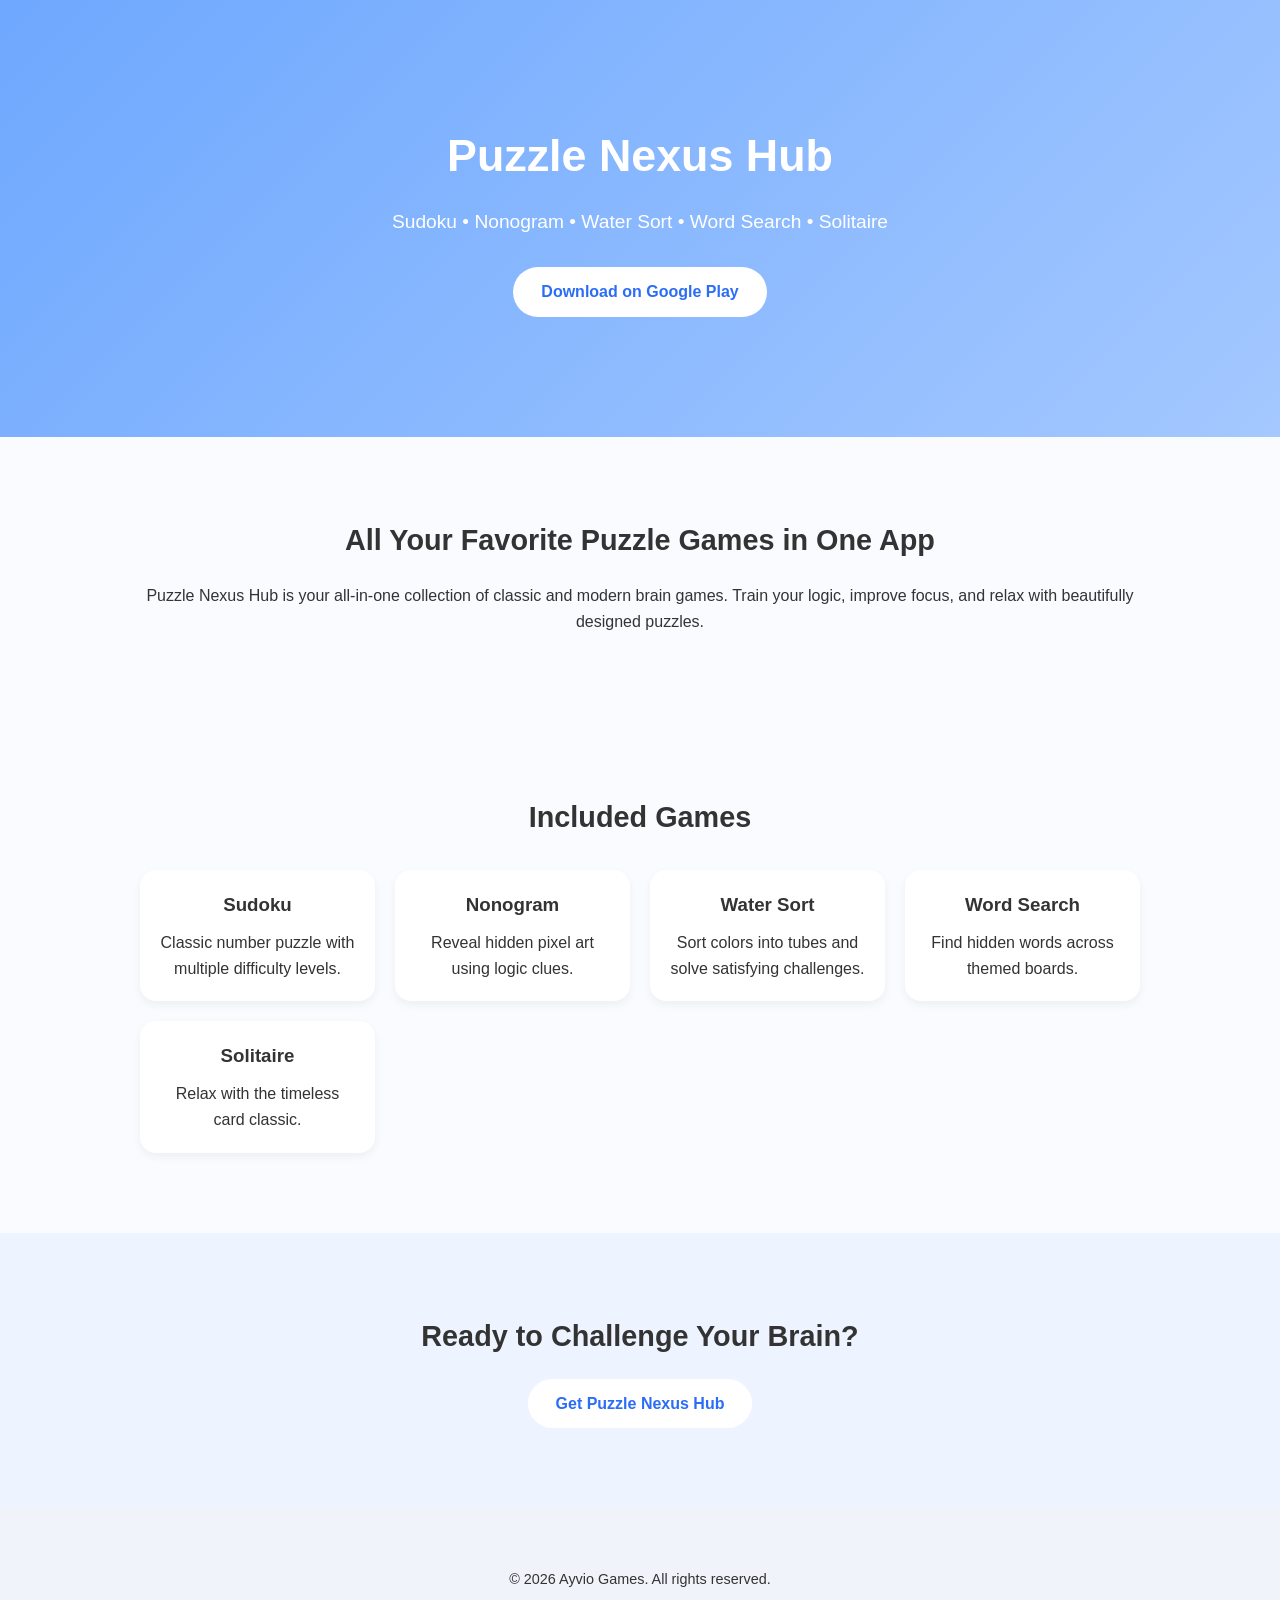
==== index.html @ 3ae11876 "Add files via upload Init page" ====
<!DOCTYPE html>
<html lang="en">
<head>
    <meta charset="UTF-8">
    <title>Puzzle Nexus Hub – Sudoku, Nonogram, Water Sort & More</title>
    <meta name="description" content="Play Sudoku, Nonogram, Water Sort, Word Search, Solitaire and more in one free puzzle app. Download Puzzle Nexus Hub today!">
    <meta name="viewport" content="width=device-width, initial-scale=1.0">

    <link rel="stylesheet" href="styles.css">
</head>
<body>

    <header class="hero">
        <div class="container">
            <h1>Puzzle Nexus Hub</h1>
            <p class="subtitle">
                Sudoku • Nonogram • Water Sort • Word Search • Solitaire
            </p>

            <a class="cta-button"
               href="https://play.google.com/store/apps/details?id=com.AyvioGames.PuzzleNexus"
               target="_blank">
                Download on Google Play
            </a>
        </div>
    </header>

    <section class="about">
        <div class="container">
            <h2>All Your Favorite Puzzle Games in One App</h2>
            <p>
                Puzzle Nexus Hub is your all-in-one collection of classic and modern brain games.
                Train your logic, improve focus, and relax with beautifully designed puzzles.
            </p>
        </div>
    </section>

    <section class="features">
        <div class="container">
            <h2>Included Games</h2>

            <div class="feature-grid">
                <div class="feature-card">
                    <h3>Sudoku</h3>
                    <p>Classic number puzzle with multiple difficulty levels.</p>
                </div>

                <div class="feature-card">
                    <h3>Nonogram</h3>
                    <p>Reveal hidden pixel art using logic clues.</p>
                </div>

                <div class="feature-card">
                    <h3>Water Sort</h3>
                    <p>Sort colors into tubes and solve satisfying challenges.</p>
                </div>

                <div class="feature-card">
                    <h3>Word Search</h3>
                    <p>Find hidden words across themed boards.</p>
                </div>

                <div class="feature-card">
                    <h3>Solitaire</h3>
                    <p>Relax with the timeless card classic.</p>
                </div>
            </div>
        </div>
    </section>

    <section class="cta-section">
        <div class="container">
            <h2>Ready to Challenge Your Brain?</h2>
            <a class="cta-button"
               href="https://play.google.com/store/apps/details?id=com.AyvioGames.PuzzleNexus"
               target="_blank">
                Get Puzzle Nexus Hub
            </a>
        </div>
    </section>

    <footer>
        <div class="container">
            <p>© 2026 Ayvio Games. All rights reserved.</p>
        </div>
    </footer>

</body>
</html>
---- styles.css ----
/* Reset */
* {
    margin: 0;
    padding: 0;
    box-sizing: border-box;
}

/* Base */
body {
    font-family: Arial, Helvetica, sans-serif;
    line-height: 1.6;
    color: #333;
    background-color: #f9fbff;
}

.container {
    width: 90%;
    max-width: 1000px;
    margin: auto;
    padding: 40px 0;
    text-align: center;
}

/* Hero */
.hero {
    background: linear-gradient(135deg, #6ea8fe, #a4c8ff);
    color: white;
    padding: 80px 20px;
}

.hero h1 {
    font-size: 2.8rem;
    margin-bottom: 15px;
}

.subtitle {
    font-size: 1.2rem;
    margin-bottom: 30px;
}

/* Buttons */
.cta-button {
    display: inline-block;
    background-color: white;
    color: #2b6df6;
    padding: 12px 28px;
    border-radius: 30px;
    text-decoration: none;
    font-weight: bold;
    transition: 0.3s;
}

.cta-button:hover {
    background-color: #e6f0ff;
}

/* Sections */
section {
    padding: 40px 0;
}

section h2 {
    margin-bottom: 20px;
    font-size: 1.8rem;
}

/* Features */
.feature-grid {
    display: grid;
    grid-template-columns: repeat(auto-fit, minmax(220px, 1fr));
    gap: 20px;
    margin-top: 30px;
}

.feature-card {
    background-color: white;
    padding: 20px;
    border-radius: 16px;
    box-shadow: 0 4px 10px rgba(0, 0, 0, 0.05);
}

.feature-card h3 {
    margin-bottom: 10px;
}

/* CTA section */
.cta-section {
    background-color: #eef4ff;
}

/* Footer */
footer {
    background-color: #f0f4fa;
    font-size: 0.9rem;
    padding: 20px 0;
}
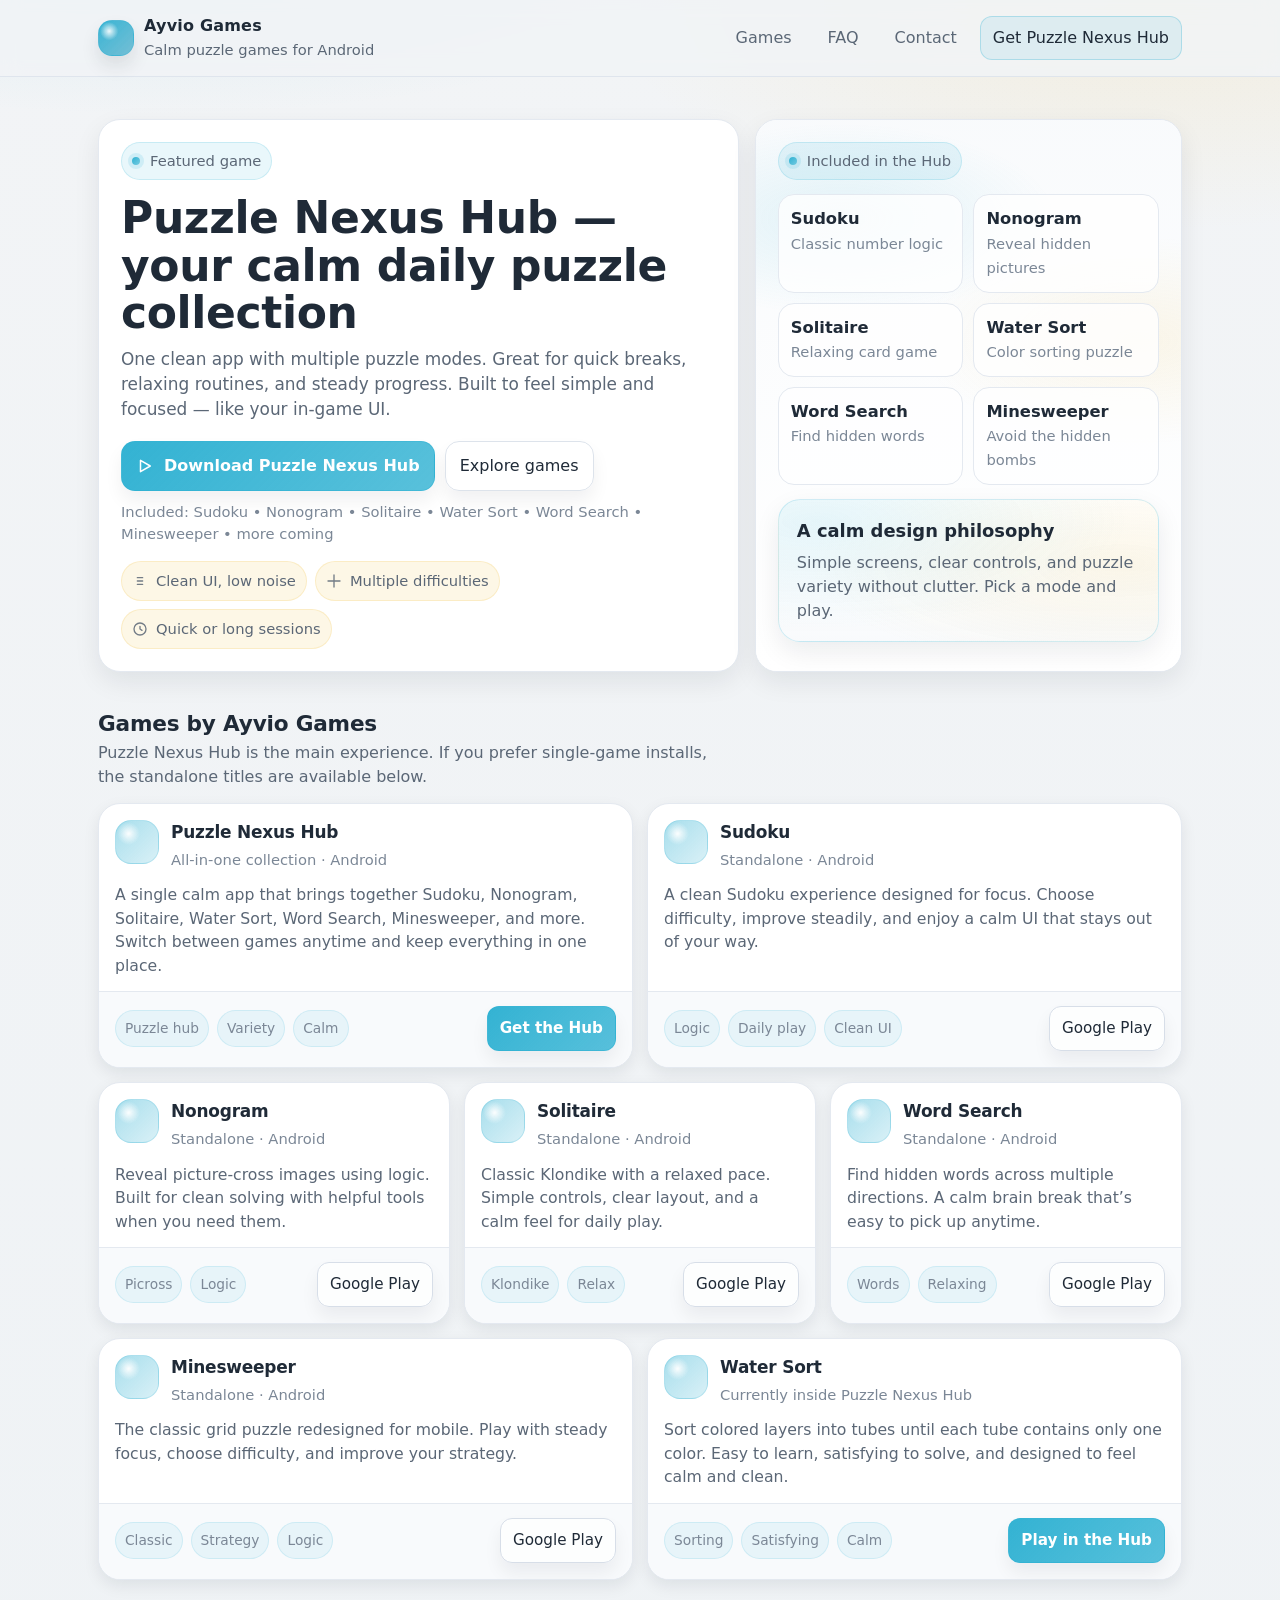
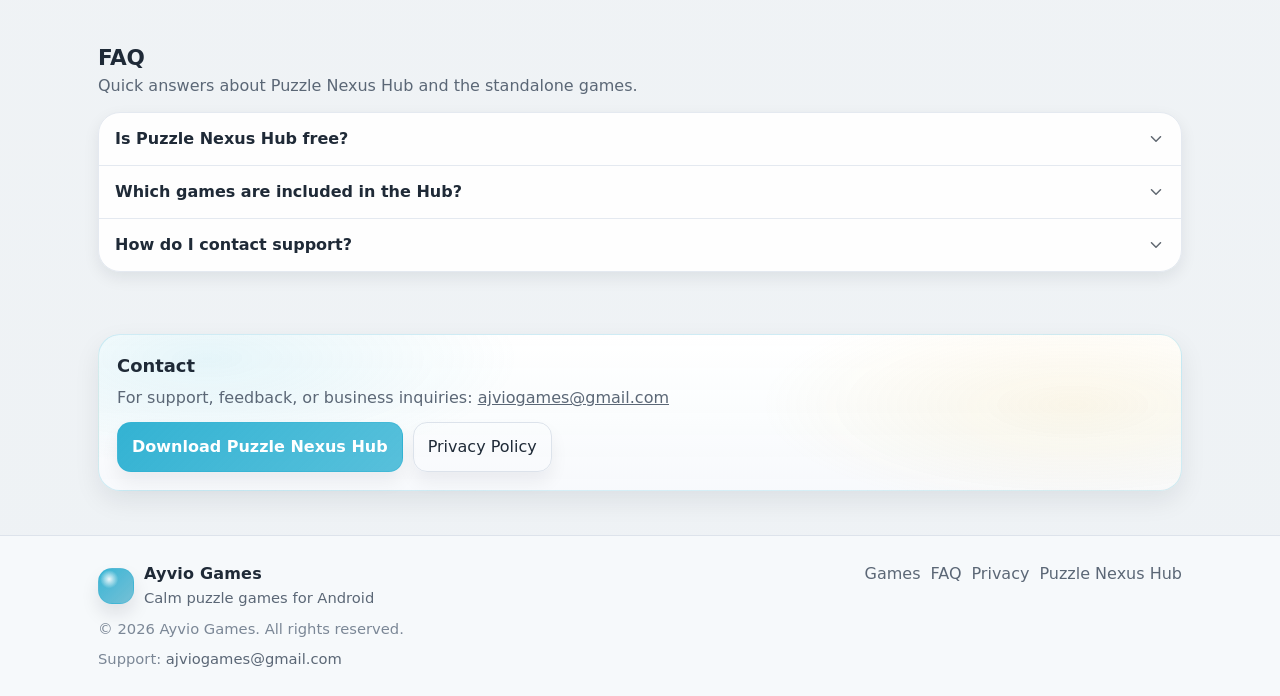
==== commit 1edd2faa: "Add files via upload" ====
--- a/index.html
+++ b/index.html
@@ -1,89 +1,397 @@
-<!DOCTYPE html>
+<!-- index.html -->
+<!doctype html>
 <html lang="en">
 <head>
-    <meta charset="UTF-8">
-    <title>Puzzle Nexus Hub – Sudoku, Nonogram, Water Sort & More</title>
-    <meta name="description" content="Play Sudoku, Nonogram, Water Sort, Word Search, Solitaire and more in one free puzzle app. Download Puzzle Nexus Hub today!">
-    <meta name="viewport" content="width=device-width, initial-scale=1.0">
-
-    <link rel="stylesheet" href="styles.css">
+  <meta charset="utf-8" />
+  <meta name="viewport" content="width=device-width,initial-scale=1" />
+  <title>Ayvio Games — Calm puzzle games for Android</title>
+  <meta name="description" content="Ayvio Games builds calm, clean puzzle games for Android. Play Puzzle Nexus Hub — the all-in-one collection with Sudoku, Nonogram, Solitaire, Water Sort, Word Search, Minesweeper, and more." />
+  <meta name="robots" content="index,follow" />
+  <link rel="canonical" href="https://ayviogames.com/" />
+  <link rel="icon" href="/favicon.ico" />
+  <meta name="theme-color" content="#f2f4f6" />
+
+  <meta property="og:title" content="Ayvio Games — Calm puzzle games for Android" />
+  <meta property="og:description" content="Puzzle Nexus Hub: Sudoku, Nonogram, Solitaire, Water Sort, Word Search, Minesweeper — and more coming." />
+  <meta property="og:type" content="website" />
+  <meta property="og:url" content="https://ayviogames.com/" />
+
+  <link rel="stylesheet" href="assets/styles.css" />
+
+  <script type="application/ld+json">
+  {
+    "@context":"https://schema.org",
+    "@type":"Organization",
+    "name":"Ayvio Games",
+    "url":"https://ayviogames.com",
+    "email":"ajviogames@gmail.com"
+  }
+  </script>
+
+  <script type="application/ld+json">
+  {
+    "@context":"https://schema.org",
+    "@type":"MobileApplication",
+    "name":"Puzzle Nexus Hub",
+    "operatingSystem":"Android",
+    "applicationCategory":"GameApplication",
+    "url":"https://ayviogames.com/#puzzle-nexus-hub",
+    "installUrl":"https://play.google.com/store/apps/details?id=com.AyvioGames.PuzzleNexus",
+    "description":"A calm all-in-one hub of puzzle games: Sudoku, Nonogram, Solitaire, Water Sort, Word Search, Minesweeper, and more.",
+    "offers":{"@type":"Offer","price":"0","priceCurrency":"USD"}
+  }
+  </script>
 </head>
+
 <body>
-
-    <header class="hero">
-        <div class="container">
-            <h1>Puzzle Nexus Hub</h1>
-            <p class="subtitle">
-                Sudoku • Nonogram • Water Sort • Word Search • Solitaire
+  <a class="skip-link" href="#main">Skip to content</a>
+
+  <header class="header">
+    <div class="container">
+      <nav class="nav" aria-label="Primary">
+        <a class="brand" href="/" aria-label="Ayvio Games Home">
+          <span class="logo" aria-hidden="true"></span>
+          <div>
+            <strong>Ayvio Games</strong><br />
+            <span>Calm puzzle games for Android</span>
+          </div>
+        </a>
+
+        <div class="navlinks">
+          <a href="#games">Games</a>
+          <a href="#faq">FAQ</a>
+          <a href="#contact">Contact</a>
+          <a class="pill" href="https://play.google.com/store/apps/details?id=com.AyvioGames.PuzzleNexus" rel="noopener">Get Puzzle Nexus Hub</a>
+        </div>
+      </nav>
+    </div>
+  </header>
+
+  <main id="main">
+    <section class="hero" id="puzzle-nexus-hub">
+      <div class="container">
+        <div class="heroGrid">
+
+          <div class="card">
+            <div class="cardInner">
+              <div class="kicker"><span class="dot" aria-hidden="true"></span>Featured game</div>
+              <h1>Puzzle Nexus Hub — your calm daily puzzle collection</h1>
+              <p class="lead">
+                One clean app with multiple puzzle modes. Great for quick breaks, relaxing routines, and steady progress.
+                Built to feel simple and focused — like your in-game UI.
+              </p>
+
+              <div class="ctaRow">
+                <a class="btn btnPrimary" href="https://play.google.com/store/apps/details?id=com.AyvioGames.PuzzleNexus" rel="noopener">
+                  <svg class="btnIcon" viewBox="0 0 24 24" fill="none" aria-hidden="true">
+                    <path d="M6 4.5v15l13-7.5L6 4.5Z" stroke="#fff" stroke-width="2" stroke-linejoin="round"/>
+                  </svg>
+                  Download Puzzle Nexus Hub
+                </a>
+                <a class="btn btnGhost" href="#games">Explore games</a>
+              </div>
+
+              <p class="note">Included: Sudoku • Nonogram • Solitaire • Water Sort • Word Search • Minesweeper • more coming</p>
+
+              <div class="badgeRow" aria-label="Highlights">
+                <span class="badge">
+                  <svg width="16" height="16" viewBox="0 0 24 24" fill="none" aria-hidden="true"><path d="M8 7h8M8 12h8M8 17h8" stroke="currentColor" stroke-width="2" stroke-linecap="round"/></svg>
+                  Clean UI, low noise
+                </span>
+                <span class="badge">
+                  <svg width="16" height="16" viewBox="0 0 24 24" fill="none" aria-hidden="true"><path d="M12 3v18M3 12h18" stroke="currentColor" stroke-width="2" stroke-linecap="round"/></svg>
+                  Multiple difficulties
+                </span>
+                <span class="badge">
+                  <svg width="16" height="16" viewBox="0 0 24 24" fill="none" aria-hidden="true"><path d="M12 8v4l3 2" stroke="currentColor" stroke-width="2" stroke-linecap="round" stroke-linejoin="round"/><path d="M21 12a9 9 0 1 1-18 0 9 9 0 0 1 18 0Z" stroke="currentColor" stroke-width="2"/></svg>
+                  Quick or long sessions
+                </span>
+              </div>
+            </div>
+          </div>
+
+          <aside class="card" aria-label="Inside the Hub">
+            <div class="cardInner panel">
+              <div class="kicker"><span class="dot" aria-hidden="true"></span>Included in the Hub</div>
+
+              <div class="statGrid" role="list">
+                <div class="stat" role="listitem"><b>Sudoku</b><span>Classic number logic</span></div>
+                <div class="stat" role="listitem"><b>Nonogram</b><span>Reveal hidden pictures</span></div>
+                <div class="stat" role="listitem"><b>Solitaire</b><span>Relaxing card game</span></div>
+                <div class="stat" role="listitem"><b>Water Sort</b><span>Color sorting puzzle</span></div>
+                <div class="stat" role="listitem"><b>Word Search</b><span>Find hidden words</span></div>
+                <div class="stat" role="listitem"><b>Minesweeper</b><span>Avoid the hidden bombs</span></div>
+              </div>
+
+              <div class="callout" style="margin-top:14px">
+                <div class="calloutInner">
+                  <h3>A calm design philosophy</h3>
+                  <p>Simple screens, clear controls, and puzzle variety without clutter. Pick a mode and play.</p>
+                </div>
+              </div>
+            </div>
+          </aside>
+
+        </div>
+      </div>
+    </section>
+
+    <section class="section" id="games">
+      <div class="container">
+        <div class="sectionHeader">
+          <div>
+            <h2>Games by Ayvio Games</h2>
+            <p>
+              Puzzle Nexus Hub is the main experience. If you prefer single-game installs, the standalone titles are available below.
             </p>
-
-            <a class="cta-button"
-               href="https://play.google.com/store/apps/details?id=com.AyvioGames.PuzzleNexus"
-               target="_blank">
-                Download on Google Play
-            </a>
-        </div>
-    </header>
-
-    <section class="about">
-        <div class="container">
-            <h2>All Your Favorite Puzzle Games in One App</h2>
-            <p>
-                Puzzle Nexus Hub is your all-in-one collection of classic and modern brain games.
-                Train your logic, improve focus, and relax with beautifully designed puzzles.
-            </p>
-        </div>
+          </div>
+        </div>
+
+        <div class="grid" aria-label="Game list">
+          <article class="gameCard col-6">
+            <div class="gameTop">
+              <div class="icon" aria-hidden="true"></div>
+              <div>
+                <h3 class="gameTitle">Puzzle Nexus Hub</h3>
+                <p class="gameMeta">All-in-one collection · Android</p>
+              </div>
+            </div>
+            <div class="gameBody">
+              <p>
+                A single calm app that brings together Sudoku, Nonogram, Solitaire, Water Sort, Word Search, Minesweeper, and more.
+                Switch between games anytime and keep everything in one place.
+              </p>
+            </div>
+            <div class="gameFooter">
+              <div class="tags" aria-label="Tags">
+                <span class="tag">Puzzle hub</span>
+                <span class="tag">Variety</span>
+                <span class="tag">Calm</span>
+              </div>
+              <a class="btn btnPrimary btnSmall" href="https://play.google.com/store/apps/details?id=com.AyvioGames.PuzzleNexus" rel="noopener">Get the Hub</a>
+            </div>
+          </article>
+
+          <article class="gameCard col-6">
+            <div class="gameTop">
+              <div class="icon" aria-hidden="true"></div>
+              <div>
+                <h3 class="gameTitle">Sudoku</h3>
+                <p class="gameMeta">Standalone · Android</p>
+              </div>
+            </div>
+            <div class="gameBody">
+              <p>
+                A clean Sudoku experience designed for focus. Choose difficulty, improve steadily, and enjoy a calm UI that stays out of your way.
+              </p>
+            </div>
+            <div class="gameFooter">
+              <div class="tags" aria-label="Tags">
+                <span class="tag">Logic</span>
+                <span class="tag">Daily play</span>
+                <span class="tag">Clean UI</span>
+              </div>
+              <a class="btn btnSmall" href="https://play.google.com/store/apps/details?id=com.AjvioGames.Sudoku.Free.Puzzle" rel="noopener">Google Play</a>
+            </div>
+          </article>
+
+          <article class="gameCard col-4">
+            <div class="gameTop">
+              <div class="icon" aria-hidden="true"></div>
+              <div>
+                <h3 class="gameTitle">Nonogram</h3>
+                <p class="gameMeta">Standalone · Android</p>
+              </div>
+            </div>
+            <div class="gameBody">
+              <p>
+                Reveal picture-cross images using logic. Built for clean solving with helpful tools when you need them.
+              </p>
+            </div>
+            <div class="gameFooter">
+              <div class="tags" aria-label="Tags">
+                <span class="tag">Picross</span>
+                <span class="tag">Logic</span>
+              </div>
+              <a class="btn btnSmall" href="https://play.google.com/store/apps/details?id=com.AjvioGames.Nonogram.Classic.Clean" rel="noopener">Google Play</a>
+            </div>
+          </article>
+
+          <article class="gameCard col-4">
+            <div class="gameTop">
+              <div class="icon" aria-hidden="true"></div>
+              <div>
+                <h3 class="gameTitle">Solitaire</h3>
+                <p class="gameMeta">Standalone · Android</p>
+              </div>
+            </div>
+            <div class="gameBody">
+              <p>
+                Classic Klondike with a relaxed pace. Simple controls, clear layout, and a calm feel for daily play.
+              </p>
+            </div>
+            <div class="gameFooter">
+              <div class="tags" aria-label="Tags">
+                <span class="tag">Klondike</span>
+                <span class="tag">Relax</span>
+              </div>
+              <a class="btn btnSmall" href="https://play.google.com/store/apps/details?id=com.ayviogames.solitaire.klondike.classic" rel="noopener">Google Play</a>
+            </div>
+          </article>
+
+          <article class="gameCard col-4">
+            <div class="gameTop">
+              <div class="icon" aria-hidden="true"></div>
+              <div>
+                <h3 class="gameTitle">Word Search</h3>
+                <p class="gameMeta">Standalone · Android</p>
+              </div>
+            </div>
+            <div class="gameBody">
+              <p>
+                Find hidden words across multiple directions. A calm brain break that’s easy to pick up anytime.
+              </p>
+            </div>
+            <div class="gameFooter">
+              <div class="tags" aria-label="Tags">
+                <span class="tag">Words</span>
+                <span class="tag">Relaxing</span>
+              </div>
+              <a class="btn btnSmall" href="https://play.google.com/store/apps/details?id=com.AjvioGames.WordSearch.Lite" rel="noopener">Google Play</a>
+            </div>
+          </article>
+
+          <article class="gameCard col-6">
+            <div class="gameTop">
+              <div class="icon" aria-hidden="true"></div>
+              <div>
+                <h3 class="gameTitle">Minesweeper</h3>
+                <p class="gameMeta">Standalone · Android</p>
+              </div>
+            </div>
+            <div class="gameBody">
+              <p>
+                The classic grid puzzle redesigned for mobile. Play with steady focus, choose difficulty, and improve your strategy.
+              </p>
+            </div>
+            <div class="gameFooter">
+              <div class="tags" aria-label="Tags">
+                <span class="tag">Classic</span>
+                <span class="tag">Strategy</span>
+                <span class="tag">Logic</span>
+              </div>
+              <a class="btn btnSmall" href="https://play.google.com/store/apps/details?id=com.AyvioGames.Minesweeper" rel="noopener">Google Play</a>
+            </div>
+          </article>
+
+          <article class="gameCard col-6" aria-label="Water Sort note">
+            <div class="gameTop">
+              <div class="icon" aria-hidden="true"></div>
+              <div>
+                <h3 class="gameTitle">Water Sort</h3>
+                <p class="gameMeta">Currently inside Puzzle Nexus Hub</p>
+              </div>
+            </div>
+            <div class="gameBody">
+              <p>
+                Sort colored layers into tubes until each tube contains only one color.
+                Easy to learn, satisfying to solve, and designed to feel calm and clean.
+              </p>
+            </div>
+            <div class="gameFooter">
+              <div class="tags" aria-label="Tags">
+                <span class="tag">Sorting</span>
+                <span class="tag">Satisfying</span>
+                <span class="tag">Calm</span>
+              </div>
+              <a class="btn btnPrimary btnSmall" href="https://play.google.com/store/apps/details?id=com.AyvioGames.PuzzleNexus" rel="noopener">Play in the Hub</a>
+            </div>
+          </article>
+
+        </div>
+      </div>
     </section>
 
-    <section class="features">
-        <div class="container">
-            <h2>Included Games</h2>
-
-            <div class="feature-grid">
-                <div class="feature-card">
-                    <h3>Sudoku</h3>
-                    <p>Classic number puzzle with multiple difficulty levels.</p>
-                </div>
-
-                <div class="feature-card">
-                    <h3>Nonogram</h3>
-                    <p>Reveal hidden pixel art using logic clues.</p>
-                </div>
-
-                <div class="feature-card">
-                    <h3>Water Sort</h3>
-                    <p>Sort colors into tubes and solve satisfying challenges.</p>
-                </div>
-
-                <div class="feature-card">
-                    <h3>Word Search</h3>
-                    <p>Find hidden words across themed boards.</p>
-                </div>
-
-                <div class="feature-card">
-                    <h3>Solitaire</h3>
-                    <p>Relax with the timeless card classic.</p>
-                </div>
-            </div>
-        </div>
+    <section class="section" id="faq">
+      <div class="container">
+        <div class="sectionHeader">
+          <div>
+            <h2>FAQ</h2>
+            <p>Quick answers about Puzzle Nexus Hub and the standalone games.</p>
+          </div>
+        </div>
+
+        <div class="faq" role="region" aria-label="Frequently asked questions">
+          <details>
+            <summary>
+              Is Puzzle Nexus Hub free?
+              <svg class="chev" viewBox="0 0 24 24" fill="none" aria-hidden="true"><path d="M6 9l6 6 6-6" stroke="currentColor" stroke-width="2" stroke-linecap="round" stroke-linejoin="round"/></svg>
+            </summary>
+            <p>Yes. It’s free to download on Google Play. Some titles may include ads and optional in-app purchases.</p>
+          </details>
+
+          <details>
+            <summary>
+              Which games are included in the Hub?
+              <svg class="chev" viewBox="0 0 24 24" fill="none" aria-hidden="true"><path d="M6 9l6 6 6-6" stroke="currentColor" stroke-width="2" stroke-linecap="round" stroke-linejoin="round"/></svg>
+            </summary>
+            <p>Sudoku, Nonogram, Solitaire, Water Sort, Word Search, Minesweeper — and more games are planned over time.</p>
+          </details>
+
+          <details>
+            <summary>
+              How do I contact support?
+              <svg class="chev" viewBox="0 0 24 24" fill="none" aria-hidden="true"><path d="M6 9l6 6 6-6" stroke="currentColor" stroke-width="2" stroke-linecap="round" stroke-linejoin="round"/></svg>
+            </summary>
+            <p>Email <a href="mailto:ajviogames@gmail.com">ajviogames@gmail.com</a> and include your device model + Android version if it’s a bug report.</p>
+          </details>
+        </div>
+      </div>
     </section>
 
-    <section class="cta-section">
-        <div class="container">
-            <h2>Ready to Challenge Your Brain?</h2>
-            <a class="cta-button"
-               href="https://play.google.com/store/apps/details?id=com.AyvioGames.PuzzleNexus"
-               target="_blank">
-                Get Puzzle Nexus Hub
-            </a>
-        </div>
+    <section class="section" id="contact">
+      <div class="container">
+        <div class="callout">
+          <div class="calloutInner">
+            <h3>Contact</h3>
+            <p>For support, feedback, or business inquiries: <a href="mailto:ajviogames@gmail.com">ajviogames@gmail.com</a></p>
+            <div class="ctaRow" style="margin-top:12px">
+              <a class="btn btnPrimary" href="https://play.google.com/store/apps/details?id=com.AyvioGames.PuzzleNexus" rel="noopener">Download Puzzle Nexus Hub</a>
+              <a class="btn btnGhost" href="/privacy.html">Privacy Policy</a>
+            </div>
+          </div>
+        </div>
+      </div>
     </section>
-
-    <footer>
-        <div class="container">
-            <p>© 2026 Ayvio Games. All rights reserved.</p>
-        </div>
-    </footer>
-
+  </main>
+
+  <footer class="footer" role="contentinfo">
+    <div class="container">
+      <div class="footerGrid">
+        <div>
+          <div class="brand" style="gap:10px;text-decoration:none">
+            <span class="logo" aria-hidden="true"></span>
+            <div>
+              <strong>Ayvio Games</strong><br />
+              <span>Calm puzzle games for Android</span>
+            </div>
+          </div>
+          <p class="small">© <span id="y"></span> Ayvio Games. All rights reserved.</p>
+          <p class="small">Support: <a href="mailto:ajviogames@gmail.com">ajviogames@gmail.com</a></p>
+        </div>
+
+        <div class="footerLinks" aria-label="Footer links">
+          <a href="#games">Games</a>
+          <a href="#faq">FAQ</a>
+          <a href="/privacy.html">Privacy</a>
+          <a href="https://play.google.com/store/apps/details?id=com.AyvioGames.PuzzleNexus" rel="noopener">Puzzle Nexus Hub</a>
+        </div>
+      </div>
+    </div>
+
+    <script>
+      document.getElementById("y").textContent = new Date().getFullYear();
+    </script>
+  </footer>
 </body>
 </html>
--- a/assets/styles.css
+++ b/assets/styles.css
@@ -0,0 +1,391 @@
+/* assets/styles.css */
+:root{
+  /* Calm, light UI inspired by your screenshots */
+  --bg: #f2f4f6;
+  --bg2:#eef2f5;
+  --surface:#ffffff;
+  --surface2:#f8fafc;
+
+  --text:#1f2a37;
+  --muted:#5b6776;
+  --muted2:#7b8796;
+
+  --stroke:#e4e9f0;
+  --stroke2:#d7dee8;
+
+  --primary:#2fb1d2;      /* teal/cyan */
+  --primary-ink:#ffffff;
+  --primary-soft:#e7f7fb;
+
+  --accent:#f0c24f;       /* warm yellow */
+  --accent-soft:#fff4d6;
+
+  --shadow: 0 10px 26px rgba(15, 23, 42, .08);
+  --shadow2: 0 6px 16px rgba(15, 23, 42, .08);
+
+  --r-lg: 22px;
+  --r-md: 16px;
+  --r-sm: 12px;
+
+  --container: 1120px;
+
+  --focus: 0 0 0 4px rgba(47,177,210,.22), 0 0 0 1px rgba(47,177,210,.45);
+}
+
+*{box-sizing:border-box}
+html{scroll-behavior:smooth}
+body{
+  margin:0;
+  background:
+    radial-gradient(1200px 420px at 12% -5%, rgba(47,177,210,.14), transparent 55%),
+    radial-gradient(1000px 420px at 90% 0%, rgba(240,194,79,.14), transparent 55%),
+    linear-gradient(180deg, var(--bg), var(--bg2));
+  color:var(--text);
+  font-family: ui-sans-serif, system-ui, -apple-system, Segoe UI, Roboto, Helvetica, Arial, "Apple Color Emoji","Segoe UI Emoji";
+  line-height:1.5;
+}
+
+a{color:inherit}
+img{max-width:100%;display:block}
+button,input,textarea{font:inherit;color:inherit}
+
+.container{
+  max-width:var(--container);
+  margin:0 auto;
+  padding:0 18px;
+}
+
+/* Accessibility */
+.skip-link{
+  position:absolute;left:-999px;top:auto;width:1px;height:1px;overflow:hidden;
+}
+.skip-link:focus{
+  left:16px;top:16px;width:auto;height:auto;z-index:9999;
+  background: var(--surface);
+  border:1px solid var(--stroke);
+  padding:10px 12px;border-radius:12px;box-shadow:var(--shadow);
+  outline:none;
+}
+
+/* Header */
+.header{
+  position:sticky;top:0;z-index:50;
+  backdrop-filter:saturate(130%) blur(10px);
+  background: rgba(242,244,246,.86);
+  border-bottom:1px solid rgba(215,222,232,.7);
+}
+.nav{
+  display:flex;align-items:center;justify-content:space-between;
+  padding:14px 0;gap:12px;
+}
+.brand{
+  display:flex;align-items:center;gap:10px;text-decoration:none;
+}
+.logo{
+  width:36px;height:36px;border-radius:14px;
+  background:
+    radial-gradient(14px 14px at 30% 30%, rgba(255,255,255,.9), transparent 65%),
+    linear-gradient(135deg, rgba(47,177,210,.95), rgba(68,170,200,.72));
+  border:1px solid rgba(47,177,210,.25);
+  box-shadow: 0 10px 18px rgba(15, 23, 42, .10);
+}
+.brand strong{font-weight:780;letter-spacing:.2px}
+.brand span{color:var(--muted);font-size:.92rem}
+
+.navlinks{
+  display:flex;align-items:center;gap:10px;flex-wrap:wrap;justify-content:flex-end;
+}
+.navlinks a{
+  text-decoration:none;
+  padding:9px 12px;border-radius:12px;
+  color:var(--muted);
+  border:1px solid transparent;
+}
+.navlinks a:hover{
+  color:var(--text);
+  background: rgba(255,255,255,.65);
+  border-color: rgba(215,222,232,.7);
+}
+.navlinks a:focus{outline:none;box-shadow:var(--focus)}
+.navlinks .pill{
+  border-color: rgba(47,177,210,.28);
+  background: rgba(47,177,210,.10);
+  color: var(--text);
+}
+.navlinks .pill:hover{
+  background: rgba(47,177,210,.14);
+  border-color: rgba(47,177,210,.35);
+}
+
+/* Layout blocks */
+.hero{padding:42px 0 18px}
+.heroGrid{
+  display:grid;
+  grid-template-columns: 1.2fr .8fr;
+  gap:16px;
+  align-items:stretch;
+}
+@media (max-width: 920px){ .heroGrid{grid-template-columns:1fr} }
+
+.card{
+  border-radius: var(--r-lg);
+  border:1px solid var(--stroke);
+  background: var(--surface);
+  box-shadow: var(--shadow);
+  overflow:hidden;
+}
+.cardInner{padding:22px}
+@media (max-width: 520px){ .cardInner{padding:18px} }
+
+.kicker{
+  display:inline-flex;align-items:center;gap:10px;
+  padding:7px 10px;border-radius:999px;
+  background: rgba(47,177,210,.10);
+  border:1px solid rgba(47,177,210,.18);
+  color: var(--muted);
+  font-size:.92rem;
+}
+.dot{
+  width:8px;height:8px;border-radius:999px;
+  background: linear-gradient(135deg, var(--primary), rgba(47,177,210,.62));
+  box-shadow: 0 0 0 4px rgba(47,177,210,.14);
+}
+
+h1{
+  margin:14px 0 10px;
+  font-size: clamp(1.75rem, 1.15rem + 2vw, 2.9rem);
+  line-height:1.08;
+  letter-spacing:-.35px;
+}
+.lead{
+  margin:0 0 18px;
+  color:var(--muted);
+  font-size:1.06rem;
+}
+
+.ctaRow{display:flex;gap:10px;flex-wrap:wrap;align-items:center;margin-top:14px}
+
+.btn{
+  display:inline-flex;align-items:center;justify-content:center;gap:10px;
+  text-decoration:none;
+  padding:12px 14px;
+  border-radius: 14px;
+  border:1px solid var(--stroke2);
+  background: rgba(255,255,255,.78);
+  color: var(--text);
+  box-shadow: 0 10px 18px rgba(15, 23, 42, .06);
+  transition: transform .12s ease, background .12s ease, border-color .12s ease, box-shadow .12s ease;
+}
+.btn:hover{
+  transform: translateY(-1px);
+  background: #ffffff;
+  border-color: rgba(47,177,210,.22);
+  box-shadow: var(--shadow2);
+}
+.btn:focus{outline:none;box-shadow:var(--focus)}
+.btnPrimary{
+  border-color: rgba(47,177,210,.45);
+  background: linear-gradient(135deg, rgba(47,177,210,.98), rgba(47,177,210,.80));
+  color: var(--primary-ink);
+  font-weight:800;
+}
+.btnPrimary:hover{
+  border-color: rgba(47,177,210,.55);
+  filter:saturate(104%) brightness(102%);
+}
+.btnPrimary,
+.btnPrimary:hover,
+.btnPrimary:visited{
+  color: var(--primary-ink);
+}
+
+.btnPrimary:hover{
+  background: linear-gradient(135deg, rgba(47,177,210,1), rgba(47,177,210,.86));
+}
+
+.btnPrimary .btnIcon path{
+  stroke: currentColor;
+}
+.btnGhost{
+  background: transparent;
+  border-color: rgba(215,222,232,.85);
+  color: var(--text);
+}
+.btnSmall{padding:10px 12px;border-radius:12px;font-size:.95rem}
+.btnIcon{width:18px;height:18px;display:inline-block}
+.note{margin:10px 0 0;color:var(--muted2);font-size:.92rem}
+
+/* Right side panel */
+.panel{
+  height:100%;
+  background:
+    radial-gradient(360px 160px at 20% 18%, rgba(47,177,210,.12), transparent 60%),
+    radial-gradient(340px 160px at 90% 40%, rgba(240,194,79,.12), transparent 65%),
+    linear-gradient(180deg, rgba(248,250,252,.9), rgba(255,255,255,.96));
+}
+.statGrid{
+  display:grid;
+  grid-template-columns:1fr 1fr;
+  gap:10px;
+  margin-top:14px;
+}
+.stat{
+  border-radius:16px;
+  border:1px solid var(--stroke);
+  background: rgba(255,255,255,.8);
+  padding:12px 12px;
+}
+.stat b{display:block;font-size:1.02rem}
+.stat span{color:var(--muted2);font-size:.92rem}
+
+.badgeRow{display:flex;flex-wrap:wrap;gap:8px;margin-top:16px}
+.badge{
+  display:inline-flex;align-items:center;gap:8px;
+  border-radius:999px;
+  padding:8px 10px;
+  background: rgba(240,194,79,.14);
+  border:1px solid rgba(240,194,79,.22);
+  color: var(--muted);
+  font-size:.92rem;
+}
+.badge svg{opacity:.85}
+
+/* Sections */
+.section{padding: 18px 0 44px}
+.sectionHeader{
+  display:flex;align-items:flex-end;justify-content:space-between;
+  gap:14px;flex-wrap:wrap;margin: 0 0 14px;
+}
+.sectionHeader h2{margin:0;font-size:1.35rem;letter-spacing:-.2px}
+.sectionHeader p{margin:0;color:var(--muted);max-width:62ch}
+
+.grid{
+  display:grid;
+  grid-template-columns: repeat(12, 1fr);
+  gap:14px;
+}
+@media (max-width: 920px){ .grid{gap:12px} }
+.col-4{grid-column: span 4}
+.col-6{grid-column: span 6}
+.col-8{grid-column: span 8}
+.col-12{grid-column: span 12}
+@media (max-width: 980px){ .col-4{grid-column: span 6} }
+@media (max-width: 620px){ .col-6,.col-8,.col-4{grid-column: span 12} }
+
+.gameCard{
+  height:100%;
+  display:flex;flex-direction:column;
+  border-radius: var(--r-lg);
+  border:1px solid var(--stroke);
+  background: var(--surface);
+  box-shadow: var(--shadow2);
+  overflow:hidden;
+}
+.gameTop{
+  padding:16px 16px 12px;
+  display:flex;align-items:flex-start;gap:12px;
+}
+.icon{
+  width:44px;height:44px;border-radius:16px;
+  border:1px solid rgba(47,177,210,.20);
+  background:
+    radial-gradient(16px 16px at 30% 30%, rgba(255,255,255,.95), transparent 70%),
+    linear-gradient(135deg, rgba(47,177,210,.42), rgba(47,177,210,.18));
+}
+.gameTitle{margin:0;font-size:1.06rem;letter-spacing:-.2px}
+.gameMeta{margin:4px 0 0;color:var(--muted2);font-size:.92rem}
+.gameBody{padding:0 16px 14px}
+.gameBody p{margin:0;color:var(--muted);font-size:.98rem}
+.gameFooter{
+  margin-top:auto;
+  padding:14px 16px 16px;
+  display:flex;align-items:center;justify-content:space-between;gap:12px;flex-wrap:wrap;
+  border-top:1px solid var(--stroke);
+  background: rgba(248,250,252,.9);
+}
+.tags{display:flex;gap:8px;flex-wrap:wrap}
+.tag{
+  font-size:.86rem;color:var(--muted2);
+  padding:7px 9px;border-radius:999px;
+  background: rgba(47,177,210,.08);
+  border:1px solid rgba(47,177,210,.14);
+}
+
+/* Callout */
+.callout{
+  border-radius: var(--r-lg);
+  border:1px solid rgba(47,177,210,.20);
+  background:
+    radial-gradient(520px 180px at 10% 15%, rgba(47,177,210,.12), transparent 60%),
+    radial-gradient(520px 180px at 90% 45%, rgba(240,194,79,.12), transparent 60%),
+    linear-gradient(180deg, rgba(255,255,255,.95), rgba(248,250,252,.92));
+  box-shadow: var(--shadow);
+}
+.calloutInner{padding:18px}
+.callout h3{margin:0 0 6px;font-size:1.12rem}
+.callout p{margin:0;color:var(--muted)}
+
+/* FAQ */
+.faq{
+  border-radius: var(--r-lg);
+  border:1px solid var(--stroke);
+  background: rgba(255,255,255,.92);
+  overflow:hidden;
+  box-shadow: var(--shadow2);
+}
+.faq details{
+  border-top:1px solid var(--stroke);
+  padding: 14px 16px;
+}
+.faq details:first-child{border-top:none}
+.faq summary{
+  cursor:pointer;
+  list-style:none;
+  display:flex;align-items:center;justify-content:space-between;gap:10px;
+  color: var(--text);
+  font-weight:750;
+}
+.faq summary::-webkit-details-marker{display:none}
+.faq p{margin:10px 0 0;color:var(--muted)}
+.chev{width:18px;height:18px;opacity:.7;transition: transform .14s ease}
+details[open] .chev{transform: rotate(180deg)}
+details:focus-within{outline:none;box-shadow: var(--focus);border-radius: 14px}
+
+/* Footer */
+.footer{
+  border-top:1px solid rgba(215,222,232,.8);
+  background: rgba(248,250,252,.9);
+  padding: 26px 0;
+}
+.footerGrid{
+  display:grid;grid-template-columns: 1.2fr .8fr;
+  gap:14px;align-items:start;
+}
+@media (max-width: 820px){ .footerGrid{grid-template-columns: 1fr} }
+.footer a{color:var(--muted);text-decoration:none}
+.footer a:hover{color:var(--text)}
+.small{color:var(--muted2);font-size:.92rem;margin:8px 0 0}
+.footerLinks{display:flex;gap:10px;flex-wrap:wrap;justify-content:flex-end}
+@media (max-width: 820px){ .footerLinks{justify-content:flex-start} }
+
+/* Privacy page */
+.pageHeader{padding: 26px 0 8px}
+.pageHeader h1{
+  font-size: clamp(1.55rem, 1.1rem + 1.4vw, 2.2rem);
+  margin:0 0 8px
+}
+.pageHeader p{margin:0;color:var(--muted);max-width:70ch}
+
+.prose{padding: 12px 0 42px}
+.prose .cardInner{padding:20px}
+.prose h2{margin:18px 0 10px;font-size:1.22rem;letter-spacing:-.2px}
+.prose h3{margin:14px 0 8px;font-size:1.06rem}
+.prose p, .prose li{color:var(--muted)}
+.prose ul{margin:10px 0 14px;padding-left:20px}
+.prose a{
+  color: rgba(47,177,210,.98);
+  text-decoration: none;
+  border-bottom:1px solid rgba(47,177,210,.35);
+}
+.prose a:hover{border-bottom-color: rgba(47,177,210,.65)}
+hr{border:none;border-top:1px solid rgba(215,222,232,.8);margin:16px 0}
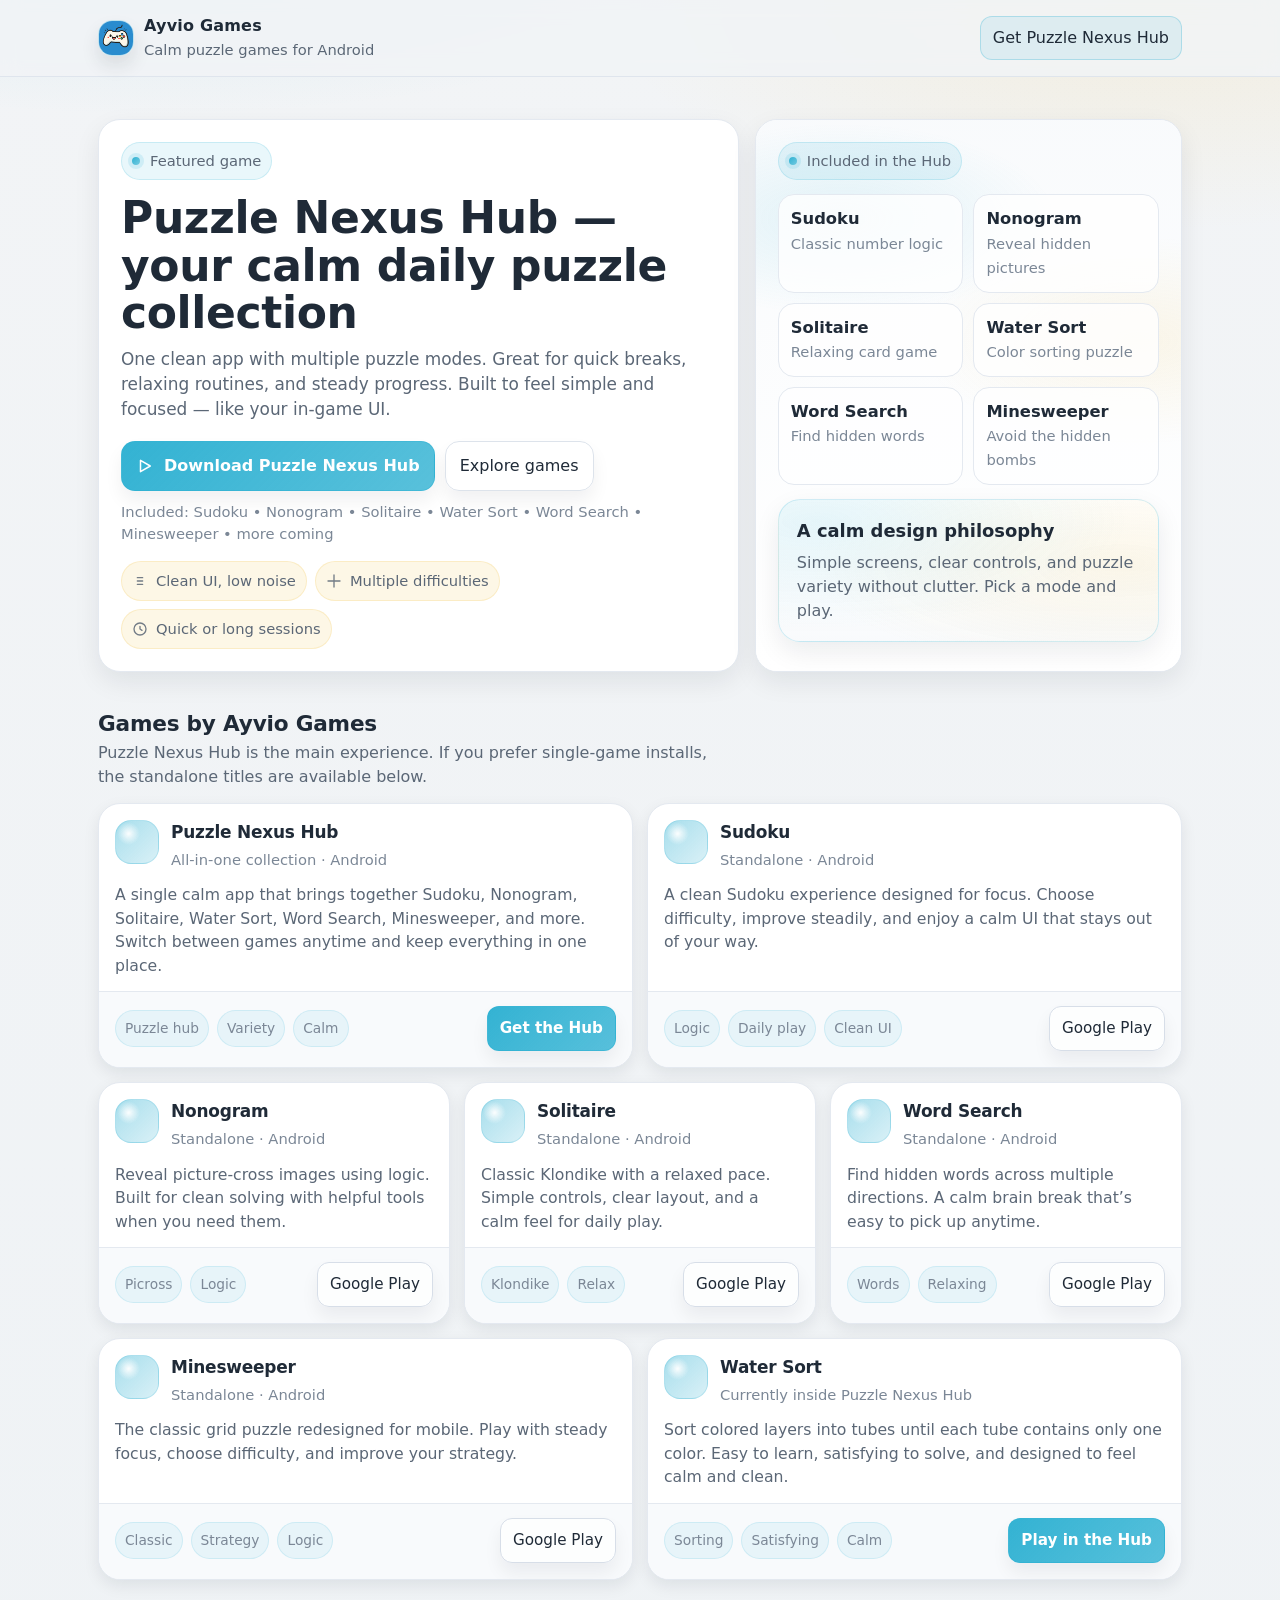
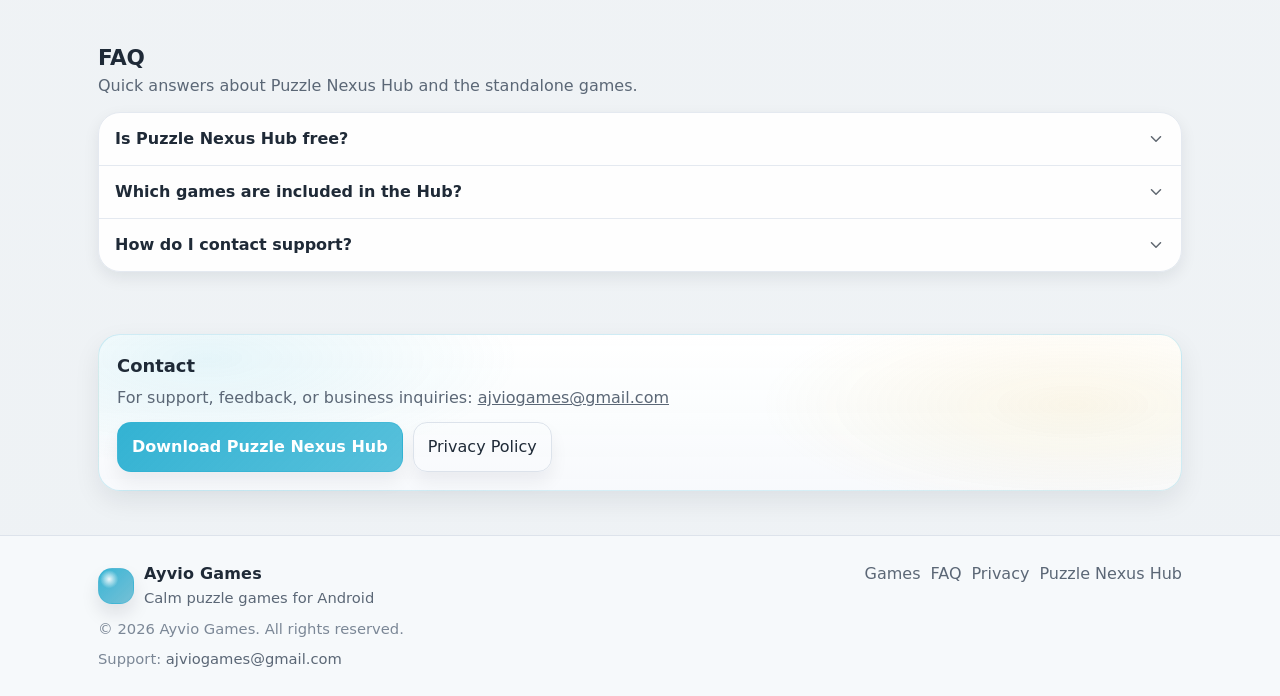
==== commit 24446a15: "Add files via upload" ====
--- a/index.html
+++ b/index.html
@@ -8,7 +8,7 @@
   <meta name="description" content="Ayvio Games builds calm, clean puzzle games for Android. Play Puzzle Nexus Hub — the all-in-one collection with Sudoku, Nonogram, Solitaire, Water Sort, Word Search, Minesweeper, and more." />
   <meta name="robots" content="index,follow" />
   <link rel="canonical" href="https://ayviogames.com/" />
-  <link rel="icon" href="/favicon.ico" />
+  <link rel="icon" href="assets/ayvio-icon.png" type="image/png">
   <meta name="theme-color" content="#f2f4f6" />
 
   <meta property="og:title" content="Ayvio Games — Calm puzzle games for Android" />
@@ -50,7 +50,7 @@
     <div class="container">
       <nav class="nav" aria-label="Primary">
         <a class="brand" href="/" aria-label="Ayvio Games Home">
-          <span class="logo" aria-hidden="true"></span>
+          <img class="logoImg" src="assets/ayvio-icon.png" alt="" aria-hidden="true">
           <div>
             <strong>Ayvio Games</strong><br />
             <span>Calm puzzle games for Android</span>
@@ -58,9 +58,9 @@
         </a>
 
         <div class="navlinks">
-          <a href="#games">Games</a>
+          <!--<a href="#games">Games</a>
           <a href="#faq">FAQ</a>
-          <a href="#contact">Contact</a>
+          <a href="#contact">Contact</a>-->
           <a class="pill" href="https://play.google.com/store/apps/details?id=com.AyvioGames.PuzzleNexus" rel="noopener">Get Puzzle Nexus Hub</a>
         </div>
       </nav>
--- a/assets/styles.css
+++ b/assets/styles.css
@@ -86,6 +86,14 @@
   background:
     radial-gradient(14px 14px at 30% 30%, rgba(255,255,255,.9), transparent 65%),
     linear-gradient(135deg, rgba(47,177,210,.95), rgba(68,170,200,.72));
+  border:1px solid rgba(47,177,210,.25);
+  box-shadow: 0 10px 18px rgba(15, 23, 42, .10);
+}
+.logoImg{
+  width:36px;
+  height:36px;
+  border-radius:14px;
+  object-fit:cover;
   border:1px solid rgba(47,177,210,.25);
   box-shadow: 0 10px 18px rgba(15, 23, 42, .10);
 }
@@ -187,7 +195,7 @@
   border-color: rgba(47,177,210,.45);
   background: linear-gradient(135deg, rgba(47,177,210,.98), rgba(47,177,210,.80));
   color: var(--primary-ink);
-  font-weight:800;
+  font-weight:600;
 }
 .btnPrimary:hover{
   border-color: rgba(47,177,210,.55);
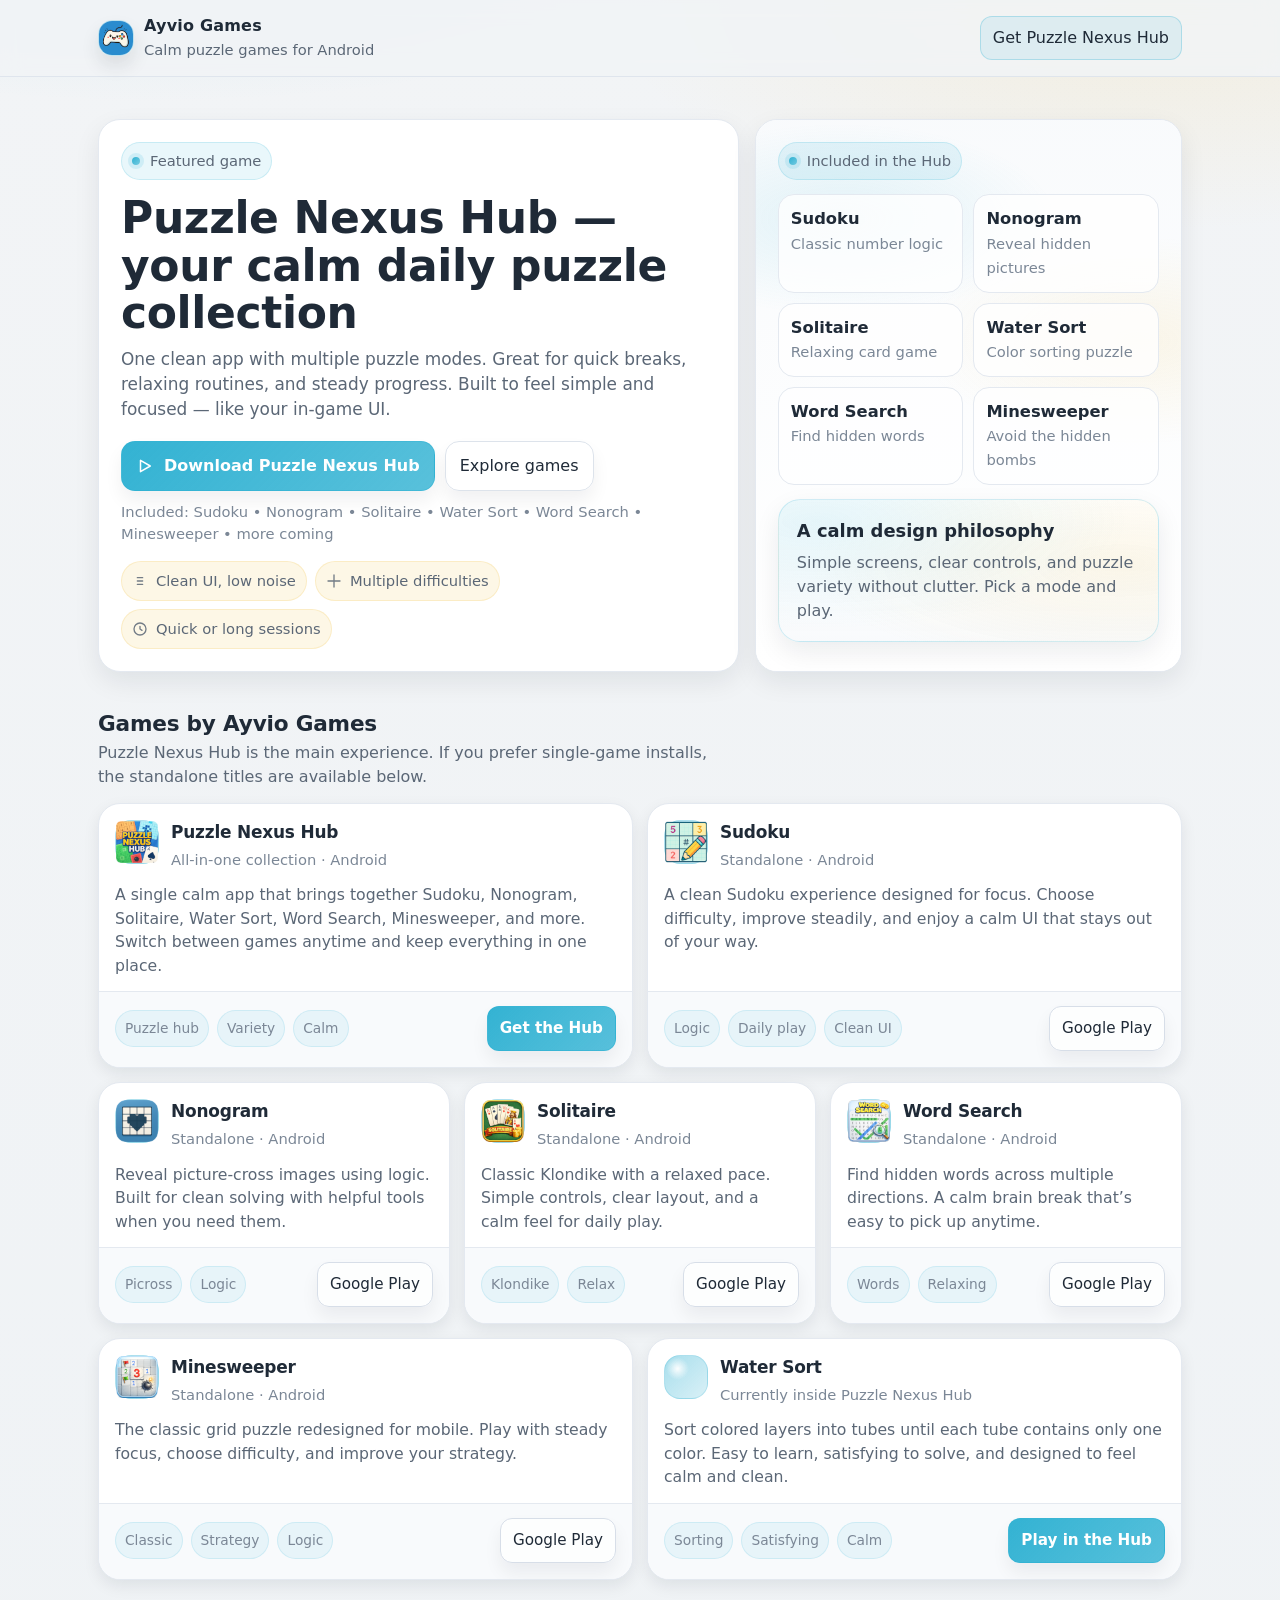
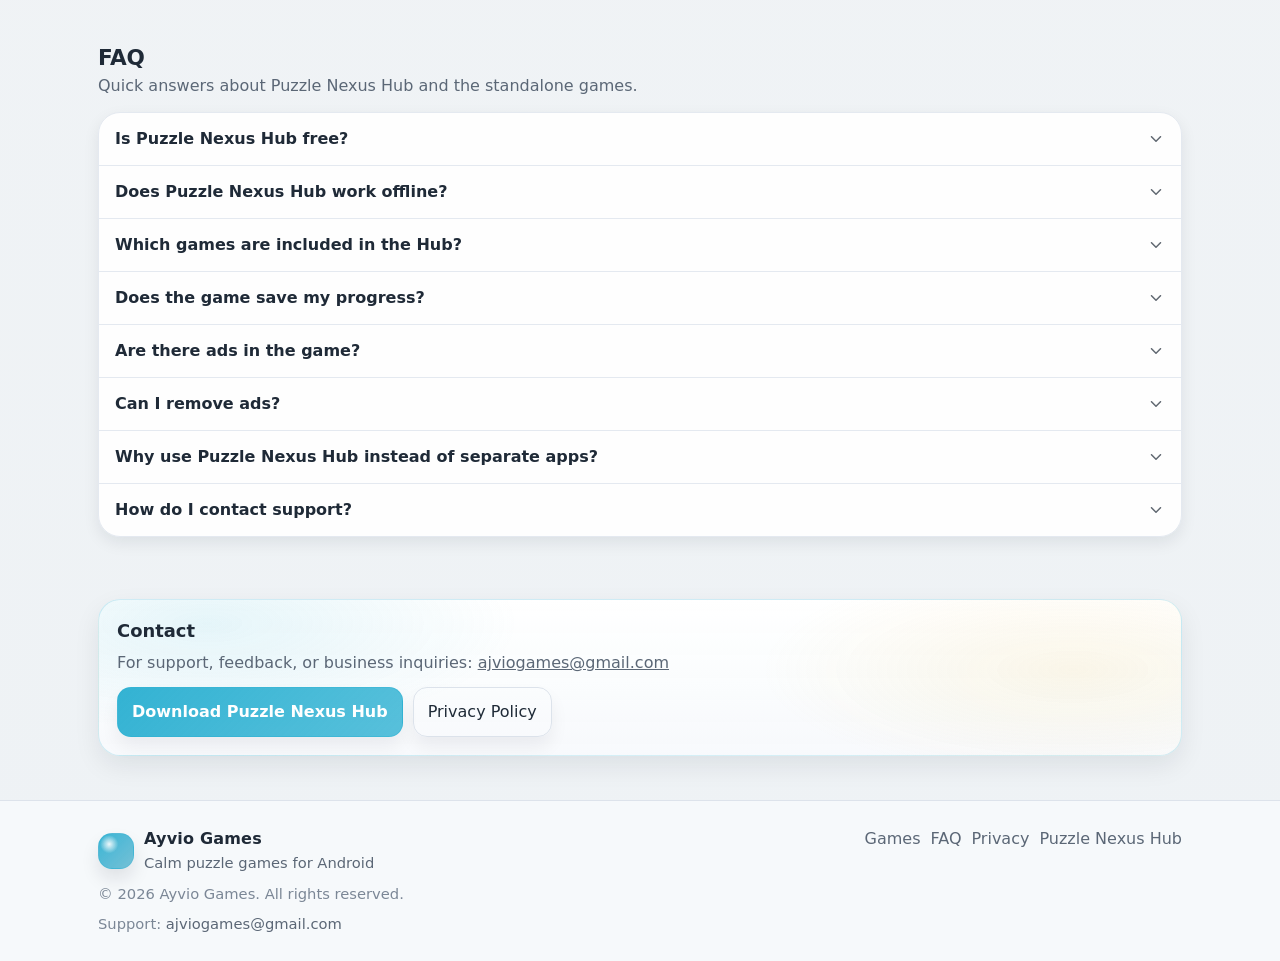
==== commit 9e33e055: "Add files via upload" ====
--- a/index.html
+++ b/index.html
@@ -150,7 +150,7 @@
         <div class="grid" aria-label="Game list">
           <article class="gameCard col-6">
             <div class="gameTop">
-              <div class="icon" aria-hidden="true"></div>
+              <div class="icon" aria-hidden="true"><img src="assets/puzzlenexushub-icon.png" alt="" aria-hidden="true"></div>
               <div>
                 <h3 class="gameTitle">Puzzle Nexus Hub</h3>
                 <p class="gameMeta">All-in-one collection · Android</p>
@@ -174,7 +174,7 @@
 
           <article class="gameCard col-6">
             <div class="gameTop">
-              <div class="icon" aria-hidden="true"></div>
+              <div class="icon" aria-hidden="true"><img src="assets/sudoku-icon.png" alt="" aria-hidden="true"></div>
               <div>
                 <h3 class="gameTitle">Sudoku</h3>
                 <p class="gameMeta">Standalone · Android</p>
@@ -197,7 +197,7 @@
 
           <article class="gameCard col-4">
             <div class="gameTop">
-              <div class="icon" aria-hidden="true"></div>
+              <div class="icon" aria-hidden="true"><img src="assets/nonogram-icon.png" alt="" aria-hidden="true"></div>
               <div>
                 <h3 class="gameTitle">Nonogram</h3>
                 <p class="gameMeta">Standalone · Android</p>
@@ -219,7 +219,7 @@
 
           <article class="gameCard col-4">
             <div class="gameTop">
-              <div class="icon" aria-hidden="true"></div>
+              <div class="icon" aria-hidden="true"><img src="assets/solitaire-icon.png" alt="" aria-hidden="true"></div>
               <div>
                 <h3 class="gameTitle">Solitaire</h3>
                 <p class="gameMeta">Standalone · Android</p>
@@ -241,7 +241,7 @@
 
           <article class="gameCard col-4">
             <div class="gameTop">
-              <div class="icon" aria-hidden="true"></div>
+              <div class="icon" aria-hidden="true"><img src="assets/wordsearch-icon.png" alt="" aria-hidden="true"></div>
               <div>
                 <h3 class="gameTitle">Word Search</h3>
                 <p class="gameMeta">Standalone · Android</p>
@@ -263,7 +263,7 @@
 
           <article class="gameCard col-6">
             <div class="gameTop">
-              <div class="icon" aria-hidden="true"></div>
+              <div class="icon" aria-hidden="true"><img src="assets/minesweeper-icon.png" alt="" aria-hidden="true"></div>
               <div>
                 <h3 class="gameTitle">Minesweeper</h3>
                 <p class="gameMeta">Standalone · Android</p>
@@ -329,6 +329,14 @@
             </summary>
             <p>Yes. It’s free to download on Google Play. Some titles may include ads and optional in-app purchases.</p>
           </details>
+		  
+          <details>
+            <summary>
+              Does Puzzle Nexus Hub work offline?
+              <svg class="chev" viewBox="0 0 24 24" fill="none" aria-hidden="true"><path d="M6 9l6 6 6-6" stroke="currentColor" stroke-width="2" stroke-linecap="round" stroke-linejoin="round"/></svg>
+            </summary>
+            <p>Yes. Most puzzles can be played offline without an internet connection. Some features like ads or updates may require internet access.</p>
+          </details>
 
           <details>
             <summary>
@@ -336,6 +344,38 @@
               <svg class="chev" viewBox="0 0 24 24" fill="none" aria-hidden="true"><path d="M6 9l6 6 6-6" stroke="currentColor" stroke-width="2" stroke-linecap="round" stroke-linejoin="round"/></svg>
             </summary>
             <p>Sudoku, Nonogram, Solitaire, Water Sort, Word Search, Minesweeper — and more games are planned over time.</p>
+          </details>
+		  
+          <details>
+            <summary>
+              Does the game save my progress?
+              <svg class="chev" viewBox="0 0 24 24" fill="none" aria-hidden="true"><path d="M6 9l6 6 6-6" stroke="currentColor" stroke-width="2" stroke-linecap="round" stroke-linejoin="round"/></svg>
+            </summary>
+            <p>Yes. Your puzzle progress is saved locally on your device so you can continue where you left off.</p>
+          </details>
+		  
+          <details>
+            <summary>
+              Are there ads in the game?
+              <svg class="chev" viewBox="0 0 24 24" fill="none" aria-hidden="true"><path d="M6 9l6 6 6-6" stroke="currentColor" stroke-width="2" stroke-linecap="round" stroke-linejoin="round"/></svg>
+            </summary>
+            <p>Puzzle Nexus Hub is free to download and may include ads. Ads help support ongoing updates and new puzzle modes.</p>
+          </details>
+		  
+          <details>
+            <summary>
+              Can I remove ads?
+              <svg class="chev" viewBox="0 0 24 24" fill="none" aria-hidden="true"><path d="M6 9l6 6 6-6" stroke="currentColor" stroke-width="2" stroke-linecap="round" stroke-linejoin="round"/></svg>
+            </summary>
+            <p>Some versions may offer an in-app purchase to remove ads. Check the in-app store inside the game for availability.</p>
+          </details>
+		  
+          <details>
+            <summary>
+              Why use Puzzle Nexus Hub instead of separate apps?
+              <svg class="chev" viewBox="0 0 24 24" fill="none" aria-hidden="true"><path d="M6 9l6 6 6-6" stroke="currentColor" stroke-width="2" stroke-linecap="round" stroke-linejoin="round"/></svg>
+            </summary>
+            <p>Puzzle Nexus Hub brings multiple puzzle games into one clean app, so you don’t need multiple downloads. Switch between puzzles anytime in one place.</p>
           </details>
 
           <details>
